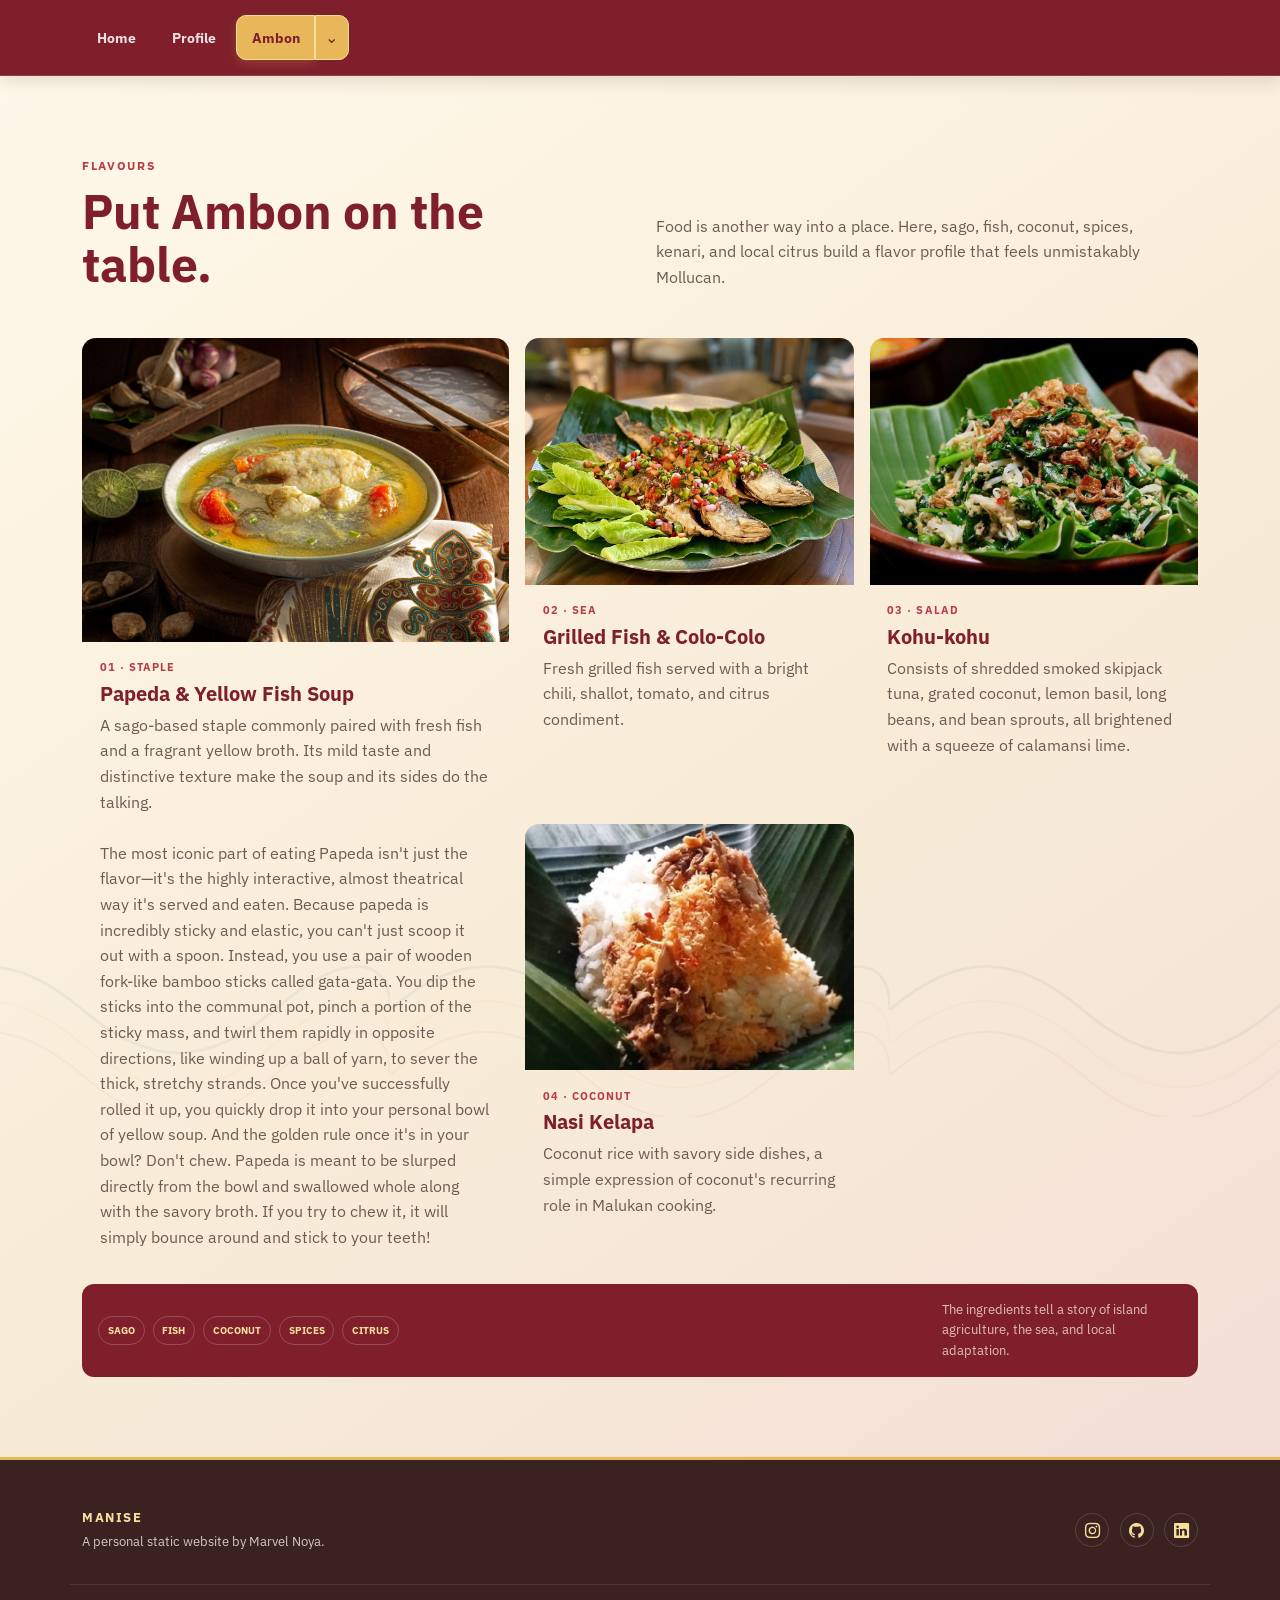
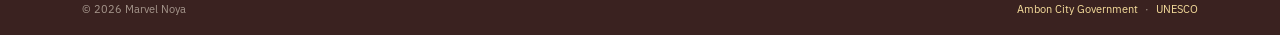
==== food/index.html @ a9a0c675 "Add files via upload" ====
<!DOCTYPE html>
<html lang="en">

<head>
  <meta charset="UTF-8">
  <meta name="viewport" content="width=device-width, initial-scale=1">
  <title>Food | Ambon</title>
  <meta name="description"
    content="A look at traditional foods connected with Ambon and Maluku, including papeda, grilled fish with colo-colo, kohu-kohu, and coconut rice.">
  <link rel="preconnect" href="https://fonts.googleapis.com">
  <link rel="preconnect" href="https://fonts.gstatic.com" crossorigin>
  <link href="https://fonts.googleapis.com/css2?family=IBM+Plex+Sans:ital,wght@0,100..700;1,100..700&display=swap"
    rel="stylesheet">
  <link href="https://cdn.jsdelivr.net/npm/bootstrap@5.3.3/dist/css/bootstrap.min.css" rel="stylesheet">
  <link
    rel="stylesheet"
    href="https://cdn.jsdelivr.net/npm/bootstrap-icons@1.11.3/font/bootstrap-icons.min.css">
  <link href="../assets/css/style.css" rel="stylesheet">

<style id="page-style">
/* FOOD */

.food-section {
    background: linear-gradient(145deg, #fff8ea 0%, #f8ecd7 55%, #f3dfd7 100%);
}

.deco-wave,
.deco-coast {
    position: absolute;
    left: 0;
    right: 0;
    bottom: 9cm;
    height: 30%;
    background: url("../assets/img/deco-wave.svg") repeat-x bottom;
    background-size: 500px 180px;
    opacity: 0.17;
}

.food-grid {
    position: relative;
    z-index: 1;
    display: grid;
    grid-template-columns: 1.3fr 1fr 1fr;
    gap: 1rem;
}

.menu-card {
    overflow: hidden;
    border-radius: 14px;
}

.menu-feature {
    grid-row: span 2;
}

.menu-image {
    overflow: hidden;
    background: var(--paper);
}

.menu-card:not(.menu-feature) .menu-image {
    aspect-ratio: 4 / 3;
}

.menu-feature .menu-image {
    min-height: 300px;
}

.menu-image img {
    width: 100%;
    height: 100%;
    object-fit: cover;
    transition: transform 0.3s ease;
}

.menu-card:hover .menu-image img {
    transform: scale(1.04);
}

.menu-body {
    padding: 1.1rem;
}

.menu-index {
    display: block;
    margin-bottom: 0.4rem;
    color: var(--red);
    font-size: 0.67rem;
    font-weight: 800;
    letter-spacing: 0.1em;
}

.menu-body h3 {
    margin-bottom: 0.5rem;
    font-size: 1.25rem;
}

.menu-body p {
    margin-bottom: 0;
    color: var(--muted);
}

.ingredient-ribbon {
    position: relative;
    z-index: 1;
    display: flex;
    justify-content: space-between;
    gap: 1.5rem;
    align-items: center;
    margin-top: 1rem;
    padding: 1rem;
    color: var(--white);
    background: var(--red-dark);
    border-radius: 12px;
}

.ingredient-ribbon > div {
    display: flex;
    flex-wrap: wrap;
    gap: 0.5rem;
}

.ingredient-ribbon span {
    padding: 0.3rem 0.55rem;
    color: var(--gold-light);
    font-size: 0.65rem;
    font-weight: 800;
    border: 1px solid rgba(255, 255, 255, 0.2);
    border-radius: 999px;
}

.ingredient-ribbon p {
    max-width: 30ch;
    margin: 0;
    color: rgba(255, 247, 232, 0.75);
    font-size: 0.8rem;
}

</style>
</head>

<body data-page="food">
  <header class="site-header">
  <nav class="navbar navbar-expand-lg" aria-label="Primary navigation">
    <div class="container nav-shell">

      <button class="navbar-toggler" type="button" data-bs-toggle="collapse" data-bs-target="#mainNav"
        aria-controls="mainNav" aria-expanded="false" aria-label="Toggle navigation">
        <span class="toggler-line"></span>
        <span class="toggler-line"></span>
        <span class="toggler-line"></span>
      </button>

      <div class="collapse navbar-collapse" id="mainNav">
        <ul class="navbar-nav site-nav">
          <li class="nav-item">
            <a class="nav-link" href="../index.html" data-page-link="home">Home</a>
          </li>
          <li class="nav-item">
            <a class="nav-link" href="../profile/index.html" data-page-link="profile">Profile</a>
          </li>
          <li class="nav-item dropdown ambon-nav-item">
            <div class="ambon-nav-group">
              <a class="nav-link ambon-main-link" href="../hometown/index.html" data-page-link="ambon">
                Ambon
              </a>
              <button class="ambon-menu-toggle" type="button" data-bs-toggle="dropdown"
                aria-expanded="false" aria-label="Open Ambon sections">
                <span aria-hidden="true">⌄</span>
              </button>
              <ul class="dropdown-menu dropdown-menu-end">
                <li>
                  <a class="dropdown-item" href="../hometown/index.html" data-page-link="hometown">Hometown</a>
                </li>
                <li>
                  <a class="dropdown-item" href="../food/index.html" data-page-link="food">Local Food</a>
                </li>
                <li>
                  <a class="dropdown-item" href="../tourist/index.html" data-page-link="places">Places to Visit</a>
                </li>
              </ul>
            </div>
          </li>
        </ul>
      </div>
    </div>
  </nav>
</header>
  
  <main>
    <section class="chapter-section food-section" id="food" data-section="food">
      <div class="section-deco deco-wave" aria-hidden="true"></div>
      <div class="container position-relative">
        <div class="section-intro split-intro">
          <div><p class="eyebrow">FLAVOURS</p><h2>Put Ambon on the table.</h2></div>
          <p>Food is another way into a place. Here, sago, fish, coconut, spices, kenari, and local citrus build a flavor profile that feels unmistakably Mollucan.</p>
        </div>

        <div class="food-grid">
          <article class="menu-card menu-feature interactive-card">
            <div class="menu-image"><img loading="lazy" src="../assets/img/papeda kuah kuning.jpg" alt="Papeda and yellow fish soup"></div>
            <div class="menu-body"><span class="menu-index">01 · STAPLE</span><h3>Papeda &amp; Yellow Fish Soup</h3><p>A sago-based staple commonly paired with fresh fish and a fragrant yellow broth. Its mild taste and distinctive texture make the soup and its sides do the talking.</p><br><p>The most iconic part of eating Papeda isn't just the flavor—it's the highly interactive, almost theatrical way it's served and eaten. Because papeda is incredibly sticky and elastic, you can't just scoop it out with a spoon. Instead, you use a pair of wooden fork-like bamboo sticks called gata-gata. You dip the sticks into the communal pot, pinch a portion of the sticky mass, and twirl them rapidly in opposite directions, like winding up a ball of yarn, to sever the thick, stretchy strands. Once you've successfully rolled it up, you quickly drop it into your personal bowl of yellow soup. And the golden rule once it's in your bowl? Don't chew. Papeda is meant to be slurped directly from the bowl and swallowed whole along with the savory broth. If you try to chew it, it will simply bounce around and stick to your teeth!</p></div>
          </article>
          <article class="menu-card interactive-card">
            <div class="menu-image"><img loading="lazy" src="../assets/img/Ikan-Bakar-dan-Colo-colo.jpg" alt="Grilled fish with colo-colo"></div>
            <div class="menu-body"><span class="menu-index">02 · SEA</span><h3>Grilled Fish &amp; Colo-Colo</h3><p>Fresh grilled fish served with a bright chili, shallot, tomato, and citrus condiment.</p></div>
          </article>
          <article class="menu-card interactive-card">
            <div class="menu-image"><img loading="lazy" src="../assets/img/kohu-kohu.jpeg" alt="Gogos"></div>
            <div class="menu-body"><span class="menu-index">03 · SALAD</span><h3>Kohu-kohu</h3><p>Consists of shredded smoked skipjack tuna, grated coconut, lemon basil, long beans, and bean sprouts, all brightened with a squeeze of calamansi lime.</p></div>
          </article>
          <article class="menu-card interactive-card">
            <div class="menu-image"><img loading="lazy" src="../assets/img/nasi-kelapa.jpg" alt="Nasi Kelapa"></div>
            <div class="menu-body"><span class="menu-index">04 · COCONUT</span><h3>Nasi Kelapa</h3><p>Coconut rice with savory side dishes, a simple expression of coconut's recurring role in Malukan cooking.</p></div>
          </article>
        </div>

        <div class="ingredient-ribbon interactive-card">
          <div><span>SAGO</span><span>FISH</span><span>COCONUT</span><span>SPICES</span><span>CITRUS</span></div>
          <p>The ingredients tell a story of island agriculture, the sea, and local adaptation.</p>
        </div>
      </div>
    </section>
  </main>
  <footer class="site-footer">
  <div class="container footer-grid">
    <div>
      <p class="footer-title">MANISE</p>
      <p class="mb-0">A personal static website by Marvel Noya.</p>
    </div>

    <div class="footer-socials" aria-label="Social media">
      <a href="https://www.instagram.com/mrvlnoya/" target="_blank" rel="noopener noreferrer"
        aria-label="Instagram" title="Instagram">
        <i class="bi bi-instagram"></i>
      </a>

      <a href="https://github.com/MonoPxl" target="_blank" rel="noopener noreferrer"
        aria-label="GitHub" title="GitHub">
        <i class="bi bi-github"></i>
      </a>

      <a href="https://www.linkedin.com/in/marvel-noya-ab5524257/" target="_blank" rel="noopener noreferrer"
        aria-label="LinkedIn" title="LinkedIn">
        <i class="bi bi-linkedin"></i>
      </a>
    </div>
  </div>

  <div class="container footer-bottom">
    <span>© 2026 Marvel Noya</span>
      <div class="footer-sources">
        <a href="https://ambon.go.id/" target="_blank" rel="noopener noreferrer">
          Ambon City Government
        </a>
        <span>·</span>
        <a href="https://www.unesco.org/en/creative-cities/ambon"
          target="_blank" rel="noopener noreferrer">
          UNESCO
        </a>
      </div>
  </div>
</footer>

  <script src="https://cdn.jsdelivr.net/npm/bootstrap@5.3.3/dist/js/bootstrap.bundle.min.js"></script>
  <script src="../assets/js/script.js"></script>
</body>

</html>
---- assets/css/style.css ----
/* 1. COLORS & BASICS */

:root {
    --red-dark: #7e1f2b;
    --red: #b93d47;
    --gold: #e7b75a;
    --gold-light: #f8df9d;
    --cream: #fff8ec;
    --paper: #f0e3cf;
    --white: #fffcf6;
    --text: #332624;
    --muted: #6d5b54;
    --sea: #4f7f88;
    --line: #dccbb8;

    --shadow: 0 12px 28px rgba(62, 27, 22, 0.12);
    --shadow-small: 0 6px 16px rgba(62, 27, 22, 0.09);
}

* {
    box-sizing: border-box;
}

body {
    margin: 0;
    color: var(--text);
    background: var(--cream);
    font-family: "IBM Plex Sans", "Segoe UI", sans-serif;
    line-height: 1.6;

    /* Small page-entry effect */
    animation: pageEnter 0.4s ease;
}

a {
    color: inherit;
}

img {
    display: block;
    max-width: 100%;
}

button,
a {
    -webkit-tap-highlight-color: transparent;
}

.container {
    position: relative;
}

.position-relative {
    position: relative;
}

p {
    margin-top: 0;
}

h1, h2, h3 {
    margin: 0;
    line-height: 1.1;
    font-weight: 800;
}

h2 {
    color: var(--red-dark);
    font-size: 3rem;
}

h3 {
    color: var(--red-dark);
}

.eyebrow {
    margin: 0 0 0.6rem;
    color: var(--red);
    font-size: 0.75rem;
    font-weight: 800;
    letter-spacing: 0.14em;
    text-transform: uppercase;
}

.eyebrow.light {
    color: var(--gold-light);
}

.light {
    color: var(--white);
}

/* 2. NAVBAR */

.site-header {
    position: sticky;
    top: 0;
    z-index: 2000;
}

.navbar {
    min-height: 76px;
    padding: 0.7rem 0;
    background: var(--red-dark);
    border-bottom: 1px solid rgba(255, 255, 255, 0.15);
    box-shadow: 0 6px 16px rgba(62, 27, 22, 0.12);
}

.nav-shell {
    display: grid;
    grid-template-columns: 1fr auto 1fr;
    align-items: center;
    gap: 1rem;
}

.nav-wordmark {
    grid-column: 2;
    display: inline-flex;
    flex-direction: column;
    align-items: center;
    justify-content: center;
    color: var(--white);
    text-decoration: none;
}

.nav-title {
    font-size: 1rem;
    font-weight: 800;
    letter-spacing: 0.16em;
}

.nav-mini-motif {
    display: flex;
    gap: 4px;
    margin-top: 4px;
}

.nav-mini-motif i {
    width: 5px;
    height: 5px;
    display: block;
    background: var(--gold);
    transform: rotate(45deg);
}

.navbar-collapse {
    grid-column: 3;
    grid-row: 1;
    justify-self: end;
}

.site-nav {
    align-items: center;
    gap: 0.3rem;
}

.site-nav .nav-link {
    padding: 0.6rem 0.9rem !important;
    color: rgba(255, 255, 255, 0.85);
    font-size: 0.9rem;
    font-weight: 700;
    border: 1px solid transparent;
    border-radius: 10px;
    transition: 0.2s ease;
}

.site-nav .nav-link:hover {
    color: var(--white);
    background: rgba(255, 255, 255, 0.08);
    transform: translateY(-1px);
}

.site-nav .nav-link.active {
    color: var(--red-dark);
    background: var(--gold);
    border-color: var(--gold-light);
    box-shadow: 0 4px 10px rgba(230, 184, 74, 0.2);
}

.dropdown-menu {
    min-width: 205px;
    margin-top: 0.5rem;
    padding: 0.5rem;
    border: 1px solid var(--line);
    border-radius: 10px;
    background: var(--white);
    box-shadow: var(--shadow-small);
}

.dropdown-item {
    padding: 0.6rem 0.75rem;
    color: var(--text);
    font-weight: 600;
    border-radius: 7px;
}

.dropdown-item:hover {
    color: var(--red-dark);
    background: #fff0cc;
}

.dropdown-item.active {
    color: var(--white);
    background: var(--red);
}

.ambon-nav-group {
    display: flex;
    align-items: stretch;
}

.ambon-main-link {
    border-radius: 10px 0 0 10px !important;
}

.ambon-menu-toggle {
    width: 34px;
    border: 1px solid transparent;
    border-left-color: rgba(255, 255, 255, 0.08);
    border-radius: 0 10px 10px 0;
    color: rgba(255, 255, 255, 0.85);
    background: transparent;
    cursor: pointer;
}

.ambon-menu-toggle:hover {
    background: rgba(255, 255, 255, 0.08);
}

.ambon-nav-group.is-active .ambon-main-link,
.ambon-nav-group.is-active .ambon-menu-toggle,
.ambon-menu-toggle.active {
    color: var(--red-dark);
    background: var(--gold);
    border-color: var(--gold-light);
}

.navbar-toggler {
    display: none;
    grid-column: 3;
    grid-row: 1;
    justify-self: end;
    padding: 0.45rem 0.55rem;
    border: 1px solid rgba(255, 255, 255, 0.25);
    border-radius: 8px;
}

.toggler-line {
    width: 20px;
    height: 2px;
    display: block;
    margin: 4px auto;
    background: var(--white);
    border-radius: 2px;
    transition: 0.2s ease;
}

.navbar-toggler[aria-expanded="true"] .toggler-line:nth-child(1) {
    transform: translateY(6px) rotate(45deg);
}

.navbar-toggler[aria-expanded="true"] .toggler-line:nth-child(2) {
    opacity: 0;
}

.navbar-toggler[aria-expanded="true"] .toggler-line:nth-child(3) {
    transform: translateY(-6px) rotate(-45deg);
}

/* 3. GENERAL PAGE SECTIONS */

.chapter-section {
    position: relative;
    min-height: calc(100vh - 76px);
    padding: 5rem 0;
    overflow: hidden;
}

.section-deco {
    position: absolute;
    z-index: 0;
    pointer-events: none;
}

.section-intro {
    position: relative;
    z-index: 1;
    display: grid;
    gap: 2rem;
    margin-bottom: 3rem;
}

.split-intro {
    grid-template-columns: 1fr 1fr;
    align-items: end;
}

.section-intro > p {
    max-width: 52ch;
    margin-bottom: 0;
    color: var(--muted);
}

.interactive-card {
    transition: 0.25s ease;
}

.interactive-card:hover {
    transform: translateY(-5px);
    box-shadow: var(--shadow);
}

/* FOOTER */

.site-footer {
    padding: 3rem 0 1rem;
    color: rgba(255, 247, 232, 0.78);
    background: #3a2220;
    border-top: 3px solid var(--gold);
}

.footer-grid {
    display: grid;
    grid-template-columns: 1fr 1fr;
    gap: 1.5rem;
}

.footer-title {
    margin-bottom: 0.2rem;
    color: var(--gold-light);
    font-size: 0.7rem;
    font-weight: 800;
    letter-spacing: 0.12em;
}

.footer-grid p {
    font-size: 0.8rem;
}

.footer-bottom {
    display: flex;
    justify-content: space-between;
    gap: 1rem;
    margin-top: 2rem;
    padding-top: 1rem;
    color: rgba(255, 247, 232, 0.55);
    font-size: 0.7rem;
    border-top: 1px solid rgba(255, 255, 255, 0.1);
}

.footer-bottom a {
    color: var(--gold-light);
    text-decoration: none;
}

.footer-bottom a:hover {
    text-decoration: underline;
}

.footer-socials {
    display: flex;
    align-items: center;
    justify-content: flex-end;
    gap: 0.65rem;
}

.footer-socials {
    display: flex;
    align-items: center;
    gap: 0.65rem;
}

.footer-socials a {
    width: 34px;
    height: 34px;
    display: flex;
    align-items: center;
    justify-content: center;

    color: var(--gold-light);
    border: 1px solid rgba(255, 255, 255, 0.15);
    border-radius: 50%;
    text-decoration: none;

    transition:
        color 0.2s ease,
        background 0.2s ease,
        transform 0.2s ease;
}

.footer-socials a:hover {
    color: var(--red-dark);
    background: var(--gold-light);
    transform: translateY(-2px);
}

.footer-socials i {
    font-size: 0.95rem;
}

.footer-sources {
    display: flex;
    align-items: center;
    gap: 0.45rem;
}

.footer-sources a {
    color: var(--gold-light);
    text-decoration: none;
}

.footer-sources a:hover {
    text-decoration: underline;
}

/* ANIMATIONS */

@keyframes pageEnter {
    from {
        opacity: 0.94;
        transform: translateY(-6px);
    }

    to {
        opacity: 1;
        transform: translateY(0);
    }
}

body {
    animation: pageEnter 0.4s ease;
}
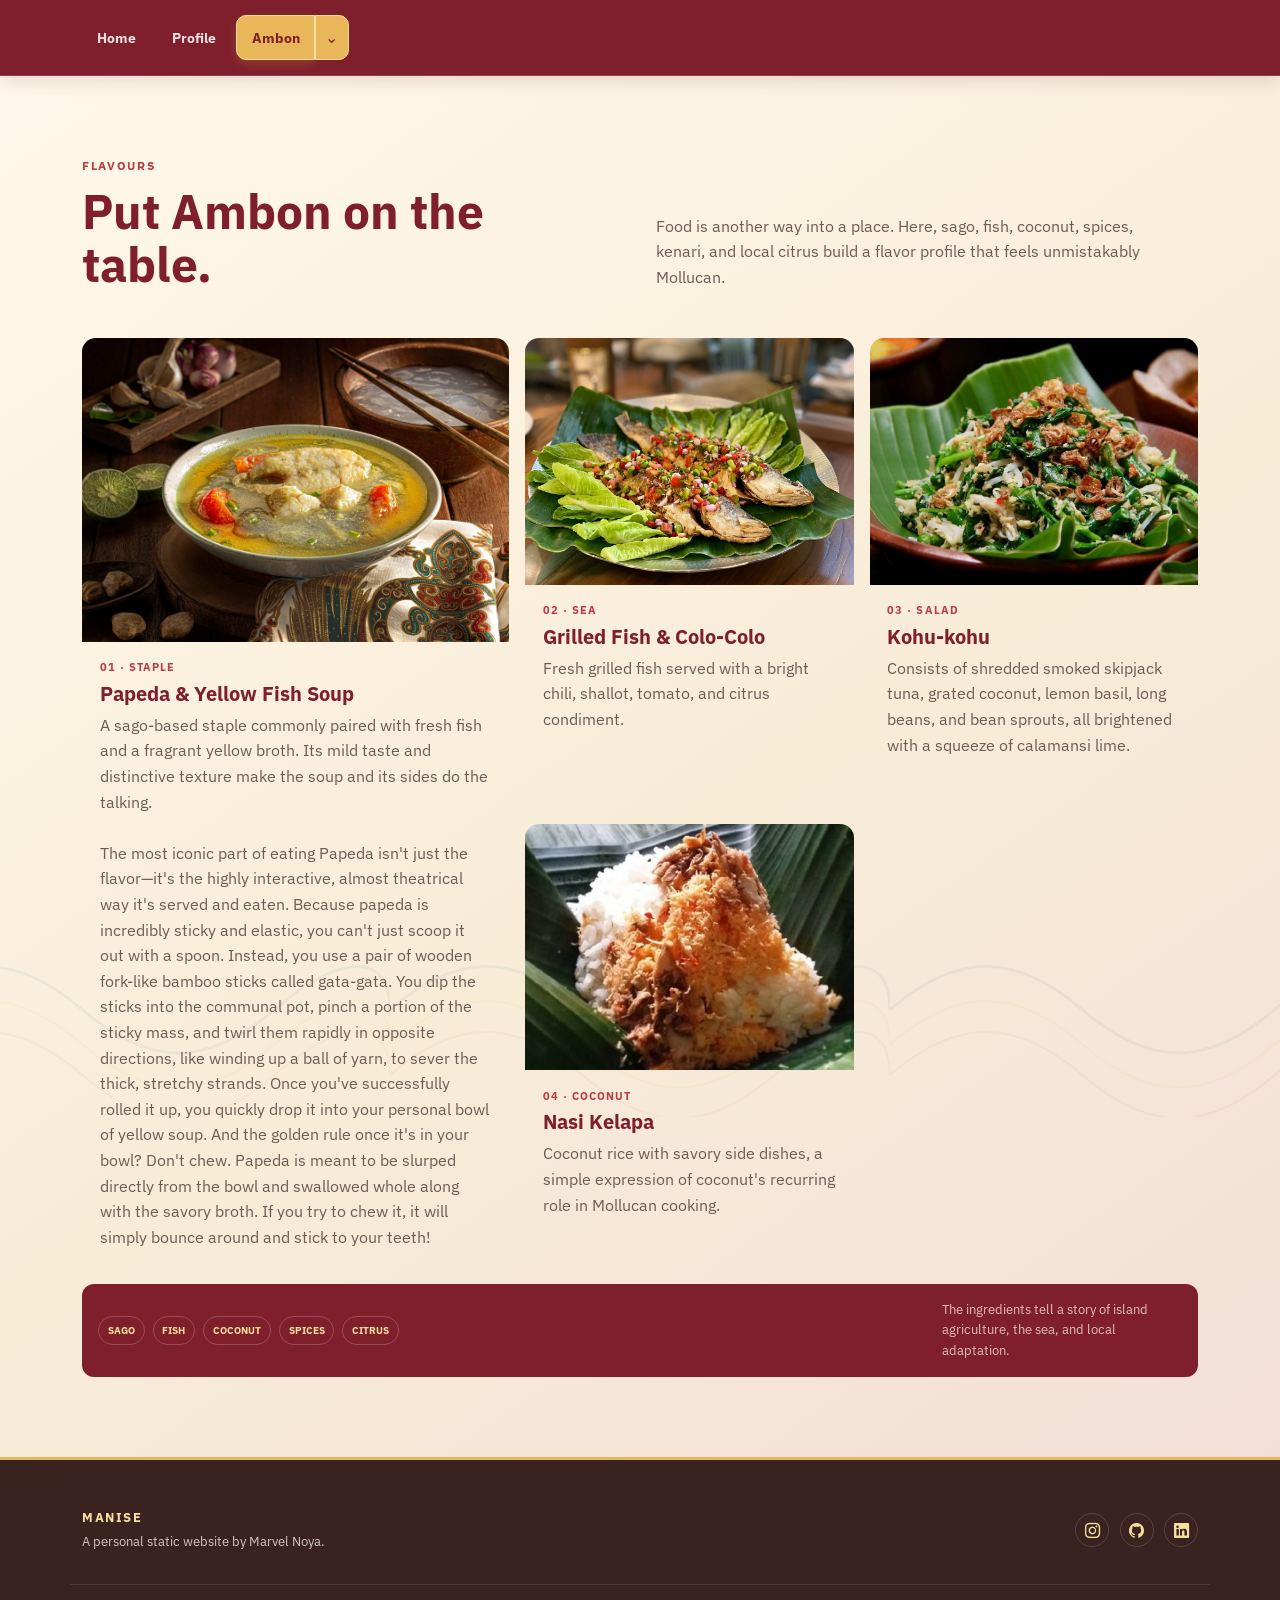
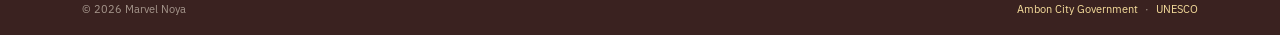
==== commit 60e52a6c: "Fix spelling error in Nasi Kelapa description Corrected the spelling of 'Malukan' to 'Mollucan' in t" ====
--- a/food/index.html
+++ b/food/index.html
@@ -211,7 +211,7 @@
           </article>
           <article class="menu-card interactive-card">
             <div class="menu-image"><img loading="lazy" src="../assets/img/nasi-kelapa.jpg" alt="Nasi Kelapa"></div>
-            <div class="menu-body"><span class="menu-index">04 · COCONUT</span><h3>Nasi Kelapa</h3><p>Coconut rice with savory side dishes, a simple expression of coconut's recurring role in Malukan cooking.</p></div>
+            <div class="menu-body"><span class="menu-index">04 · COCONUT</span><h3>Nasi Kelapa</h3><p>Coconut rice with savory side dishes, a simple expression of coconut's recurring role in Mollucan cooking.</p></div>
           </article>
         </div>
 
@@ -266,4 +266,4 @@
   <script src="../assets/js/script.js"></script>
 </body>
 
-</html>+</html>
